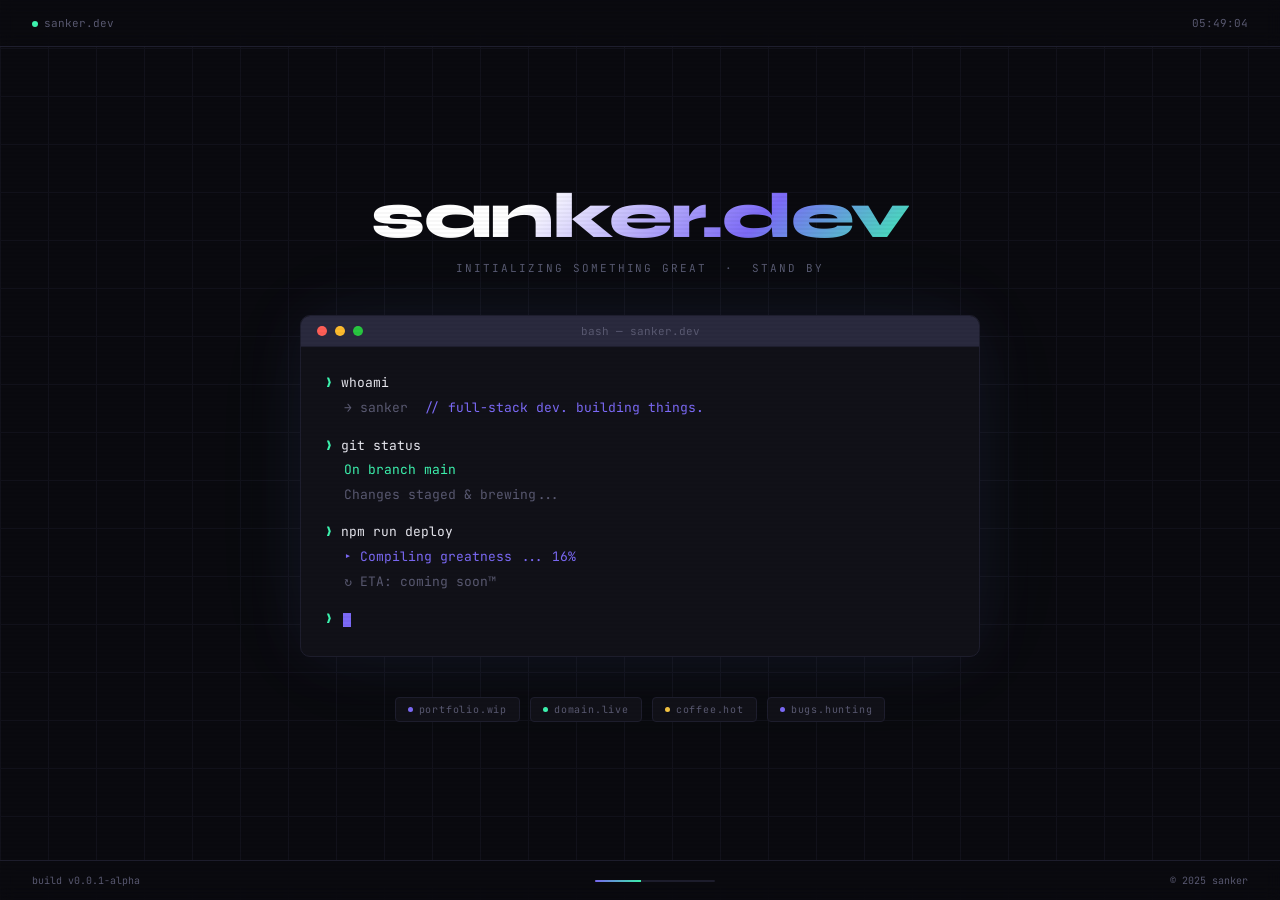
==== index.html @ 9904969a "first commit - index page" ====
<!DOCTYPE html>
<html lang="en">
<head>
  <meta charset="UTF-8" />
  <meta name="viewport" content="width=device-width, initial-scale=1.0"/>
  <title>sanker.dev</title>
  <link rel="preconnect" href="https://fonts.googleapis.com">
  <link href="https://fonts.googleapis.com/css2?family=JetBrains+Mono:wght@300;400;700&family=Syne:wght@400;700;800&display=swap" rel="stylesheet">
  <style>
    *, *::before, *::after { box-sizing: border-box; margin: 0; padding: 0; }

    :root {
      --bg: #0a0a0f;
      --surface: #111118;
      --border: #1e1e2e;
      --accent: #7c6af7;
      --accent2: #3df5b0;
      --text: #e8e8f0;
      --muted: #5a5a72;
      --dim: #2a2a3e;
    }

    html, body {
      height: 100%;
      background: var(--bg);
      color: var(--text);
      font-family: 'JetBrains Mono', monospace;
      overflow: hidden;
    }

    /* Scanline overlay */
    body::before {
      content: '';
      position: fixed;
      inset: 0;
      background: repeating-linear-gradient(
        0deg,
        transparent,
        transparent 2px,
        rgba(0,0,0,0.03) 2px,
        rgba(0,0,0,0.03) 4px
      );
      pointer-events: none;
      z-index: 999;
    }

    /* Grid background */
    body::after {
      content: '';
      position: fixed;
      inset: 0;
      background-image:
        linear-gradient(var(--border) 1px, transparent 1px),
        linear-gradient(90deg, var(--border) 1px, transparent 1px);
      background-size: 48px 48px;
      opacity: 0.4;
      pointer-events: none;
      z-index: 0;
    }

    .container {
      position: relative;
      z-index: 1;
      height: 100vh;
      display: flex;
      flex-direction: column;
      align-items: center;
      justify-content: center;
      padding: 2rem;
      gap: 0;
    }

    /* Top bar */
    .topbar {
      position: fixed;
      top: 0; left: 0; right: 0;
      padding: 1rem 2rem;
      display: flex;
      justify-content: space-between;
      align-items: center;
      border-bottom: 1px solid var(--border);
      background: rgba(10,10,15,0.8);
      backdrop-filter: blur(8px);
      z-index: 10;
      font-size: 11px;
      color: var(--muted);
    }

    .topbar .dot {
      display: inline-block;
      width: 6px; height: 6px;
      border-radius: 50%;
      background: var(--accent2);
      margin-right: 6px;
      animation: blink 1.4s ease-in-out infinite;
    }

    @keyframes blink {
      0%, 100% { opacity: 1; }
      50% { opacity: 0.2; }
    }

    /* Terminal window */
    .terminal {
      width: 100%;
      max-width: 680px;
      background: var(--surface);
      border: 1px solid var(--border);
      border-radius: 10px;
      overflow: hidden;
      box-shadow: 0 0 60px rgba(124, 106, 247, 0.08), 0 0 120px rgba(61, 245, 176, 0.04);
    }

    .terminal-bar {
      background: var(--dim);
      padding: 10px 16px;
      display: flex;
      align-items: center;
      gap: 8px;
      border-bottom: 1px solid var(--border);
    }

    .tb-dot {
      width: 10px; height: 10px;
      border-radius: 50%;
    }
    .tb-dot.r { background: #ff5f57; }
    .tb-dot.y { background: #febc2e; }
    .tb-dot.g { background: #28c840; }

    .tb-title {
      margin-left: auto;
      margin-right: auto;
      font-size: 11px;
      color: var(--muted);
      position: absolute;
      left: 50%;
      transform: translateX(-50%);
    }

    .terminal-body {
      padding: 1.5rem;
      min-height: 260px;
    }

    .line {
      font-size: 13px;
      line-height: 1.9;
      white-space: nowrap;
      overflow: hidden;
    }

    .line.prompt::before {
      content: '❯ ';
      color: var(--accent2);
    }

    .line.output {
      color: var(--muted);
      padding-left: 1.2rem;
    }

    .line.accent { color: var(--accent); }
    .line.green  { color: var(--accent2); }

    .cursor {
      display: inline-block;
      width: 8px;
      height: 14px;
      background: var(--accent);
      vertical-align: middle;
      animation: cursor-blink 1s step-end infinite;
      margin-left: 2px;
    }

    @keyframes cursor-blink {
      0%, 100% { opacity: 1; }
      50% { opacity: 0; }
    }

    /* Type animation */
    .typed { display: inline; }

    /* Main heading block */
    .heading-block {
      text-align: center;
      margin-bottom: 2.5rem;
    }

    .domain {
      font-family: 'Syne', sans-serif;
      font-size: clamp(2.4rem, 7vw, 4rem);
      font-weight: 800;
      letter-spacing: -0.02em;
      background: linear-gradient(135deg, #fff 30%, var(--accent) 70%, var(--accent2) 100%);
      -webkit-background-clip: text;
      -webkit-text-fill-color: transparent;
      background-clip: text;
      margin-bottom: 0.4rem;
    }

    .tagline {
      font-size: 11px;
      color: var(--muted);
      letter-spacing: 0.18em;
      text-transform: uppercase;
    }

    /* Status chips */
    .chips {
      display: flex;
      gap: 10px;
      flex-wrap: wrap;
      justify-content: center;
      margin-top: 2.5rem;
    }

    .chip {
      font-size: 10px;
      padding: 5px 12px;
      border-radius: 4px;
      border: 1px solid var(--border);
      color: var(--muted);
      background: var(--surface);
      display: flex;
      align-items: center;
      gap: 6px;
      letter-spacing: 0.08em;
    }

    .chip .led {
      width: 5px; height: 5px;
      border-radius: 50%;
    }
    .chip .led.purple { background: var(--accent); animation: blink 2s ease infinite; }
    .chip .led.green  { background: var(--accent2); animation: blink 1.6s 0.4s ease infinite; }
    .chip .led.amber  { background: #f5c542; animation: blink 2.2s 0.8s ease infinite; }

    /* Fade in animations */
    .fade-in {
      opacity: 0;
      transform: translateY(12px);
      animation: fadeUp 0.6s ease forwards;
    }
    .fade-in.d1 { animation-delay: 0.1s; }
    .fade-in.d2 { animation-delay: 0.5s; }
    .fade-in.d3 { animation-delay: 1s; }
    .fade-in.d4 { animation-delay: 2.5s; }

    @keyframes fadeUp {
      to { opacity: 1; transform: translateY(0); }
    }

    /* Bottom bar */
    .bottombar {
      position: fixed;
      bottom: 0; left: 0; right: 0;
      padding: 0.8rem 2rem;
      display: flex;
      justify-content: space-between;
      align-items: center;
      border-top: 1px solid var(--border);
      background: rgba(10,10,15,0.8);
      backdrop-filter: blur(8px);
      z-index: 10;
      font-size: 10px;
      color: var(--muted);
    }

    .progress-bar {
      width: 120px;
      height: 2px;
      background: var(--border);
      border-radius: 2px;
      overflow: hidden;
    }

    .progress-fill {
      height: 100%;
      width: 0%;
      background: linear-gradient(90deg, var(--accent), var(--accent2));
      animation: load 3.5s 0.5s ease-out forwards;
    }

    @keyframes load {
      to { width: 38%; }
    }
  </style>
</head>
<body>

  <div class="topbar">
    <span><span class="dot"></span>sanker.dev</span>
    <span id="clock"></span>
  </div>

  <div class="container">

    <div class="heading-block fade-in d1">
      <div class="domain">sanker.dev</div>
      <div class="tagline">Initializing something great &nbsp;·&nbsp; Stand by</div>
    </div>

    <div class="terminal fade-in d2">
      <div class="terminal-bar" style="position:relative;">
        <div class="tb-dot r"></div>
        <div class="tb-dot y"></div>
        <div class="tb-dot g"></div>
        <span class="tb-title">bash — sanker.dev</span>
      </div>
      <div class="terminal-body">
        <div class="line prompt">whoami</div>
        <div class="line output">→ sanker &nbsp;<span style="color:var(--accent)">// full-stack dev. building things.</span></div>
        <div class="line" style="margin-top:0.8rem;"></div>
        <div class="line prompt">git status</div>
        <div class="line output green">On branch main</div>
        <div class="line output">Changes staged &amp; brewing...</div>
        <div class="line" style="margin-top:0.8rem;"></div>
        <div class="line prompt">npm run deploy</div>
        <div class="line output accent">▸ Compiling greatness ... <span id="pct">38</span>%</div>
        <div class="line output">↻ ETA: coming soon™</div>
        <div class="line" style="margin-top:0.8rem;"></div>
        <div class="line prompt"><span class="cursor"></span></div>
      </div>
    </div>

    <div class="chips fade-in d4">
      <div class="chip"><span class="led purple"></span>portfolio.wip</div>
      <div class="chip"><span class="led green"></span>domain.live</div>
      <div class="chip"><span class="led amber"></span>coffee.hot</div>
      <div class="chip"><span class="led purple"></span>bugs.hunting</div>
    </div>

  </div>

  <div class="bottombar fade-in d3">
    <span>build v0.0.1-alpha</span>
    <div class="progress-bar"><div class="progress-fill"></div></div>
    <span>© 2025 sanker</span>
  </div>

  <script>
    // Live clock
    function tick() {
      const now = new Date();
      const t = now.toLocaleTimeString('en-CA', { hour12: false });
      document.getElementById('clock').textContent = t;
    }
    tick();
    setInterval(tick, 1000);

    // Animate percentage counter
    let pct = 0;
    const pctEl = document.getElementById('pct');
    const target = 38;
    const iv = setInterval(() => {
      pct++;
      pctEl.textContent = pct;
      if (pct >= target) clearInterval(iv);
    }, 80);
  </script>

</body>
</html>
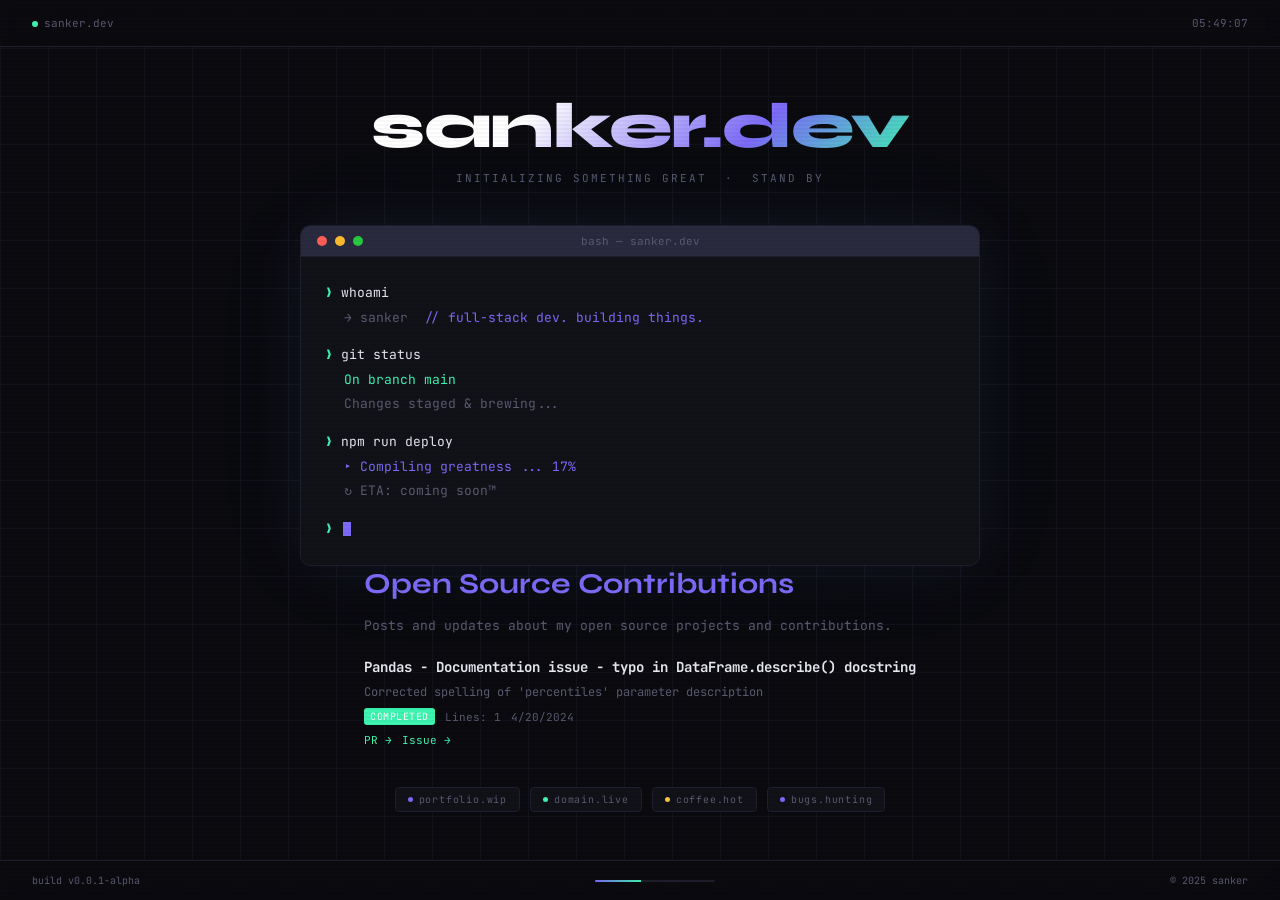
==== commit 383dc540: "added opensourse contributions section" ====
--- a/index.html
+++ b/index.html
@@ -285,6 +285,19 @@
     @keyframes load {
       to { width: 38%; }
     }
+
+    /* Status badges for contributions */
+    .status-badge {
+      font-size: 10px;
+      padding: 2px 6px;
+      border-radius: 3px;
+      color: white;
+      text-transform: uppercase;
+      letter-spacing: 0.05em;
+    }
+    .status-completed { background: var(--accent2); }
+    .status-in-progress { background: #f5c542; }
+    .status-pending { background: var(--accent); }
   </style>
 </head>
 <body>
@@ -324,6 +337,20 @@
       </div>
     </div>
 
+    <div class="open-source-section fade-in d3">
+      <h2 style="font-family: 'Syne', sans-serif; font-size: 1.8rem; margin-bottom: 1rem; color: var(--accent);">Open Source Contributions</h2>
+      <p style="font-size: 13px; color: var(--muted); margin-bottom: 1.5rem;">Posts and updates about my open source projects and contributions.</p>
+      <div class="posts-list">
+        <!-- Placeholder for posts -->
+        <div class="post-item" style="border: 1px solid var(--border); padding: 1rem; margin-bottom: 1rem; background: var(--surface); border-radius: 8px;">
+          <h3 style="font-size: 14px; color: var(--text); margin-bottom: 0.5rem;">Project Title</h3>
+          <p style="font-size: 12px; color: var(--muted);">A brief description of the contribution...</p>
+          <a href="#" style="font-size: 11px; color: var(--accent2); text-decoration: none;">Read more →</a>
+        </div>
+        <!-- Add more posts here -->
+      </div>
+    </div>
+
     <div class="chips fade-in d4">
       <div class="chip"><span class="led purple"></span>portfolio.wip</div>
       <div class="chip"><span class="led green"></span>domain.live</div>
@@ -358,6 +385,34 @@
       pctEl.textContent = pct;
       if (pct >= target) clearInterval(iv);
     }, 80);
+
+    // Load and render contributions
+    fetch('contributions.json')
+      .then(response => response.json())
+      .then(data => {
+        data.sort((a, b) => new Date(b.date) - new Date(a.date));
+        const postsList = document.querySelector('.posts-list');
+        postsList.innerHTML = ''; // clear placeholder
+        data.forEach(contrib => {
+          const item = document.createElement('div');
+          item.className = 'post-item';
+          item.innerHTML = `
+            <h3 style="font-size: 14px; color: var(--text); margin-bottom: 0.5rem;">${contrib.codebase} - ${contrib.issue}</h3>
+            <p style="font-size: 12px; color: var(--muted); margin-bottom: 0.5rem;">${contrib.fix}</p>
+            <div style="display: flex; gap: 10px; align-items: center; margin-bottom: 0.5rem;">
+              <span class="status-badge status-${contrib.status.toLowerCase().replace(' ', '-')}">${contrib.status}</span>
+              <span style="font-size: 11px; color: var(--muted);">Lines: ${contrib.linesOfCode}</span>
+              <span style="font-size: 11px; color: var(--muted);">${new Date(contrib.date).toLocaleDateString()}</span>
+            </div>
+            <div style="display: flex; gap: 10px;">
+              <a href="${contrib.links.pr}" style="font-size: 11px; color: var(--accent2); text-decoration: none;">PR →</a>
+              <a href="${contrib.links.issue}" style="font-size: 11px; color: var(--accent2); text-decoration: none;">Issue →</a>
+            </div>
+          `;
+          postsList.appendChild(item);
+        });
+      })
+      .catch(error => console.error('Error loading contributions:', error));
   </script>
 
 </body>
